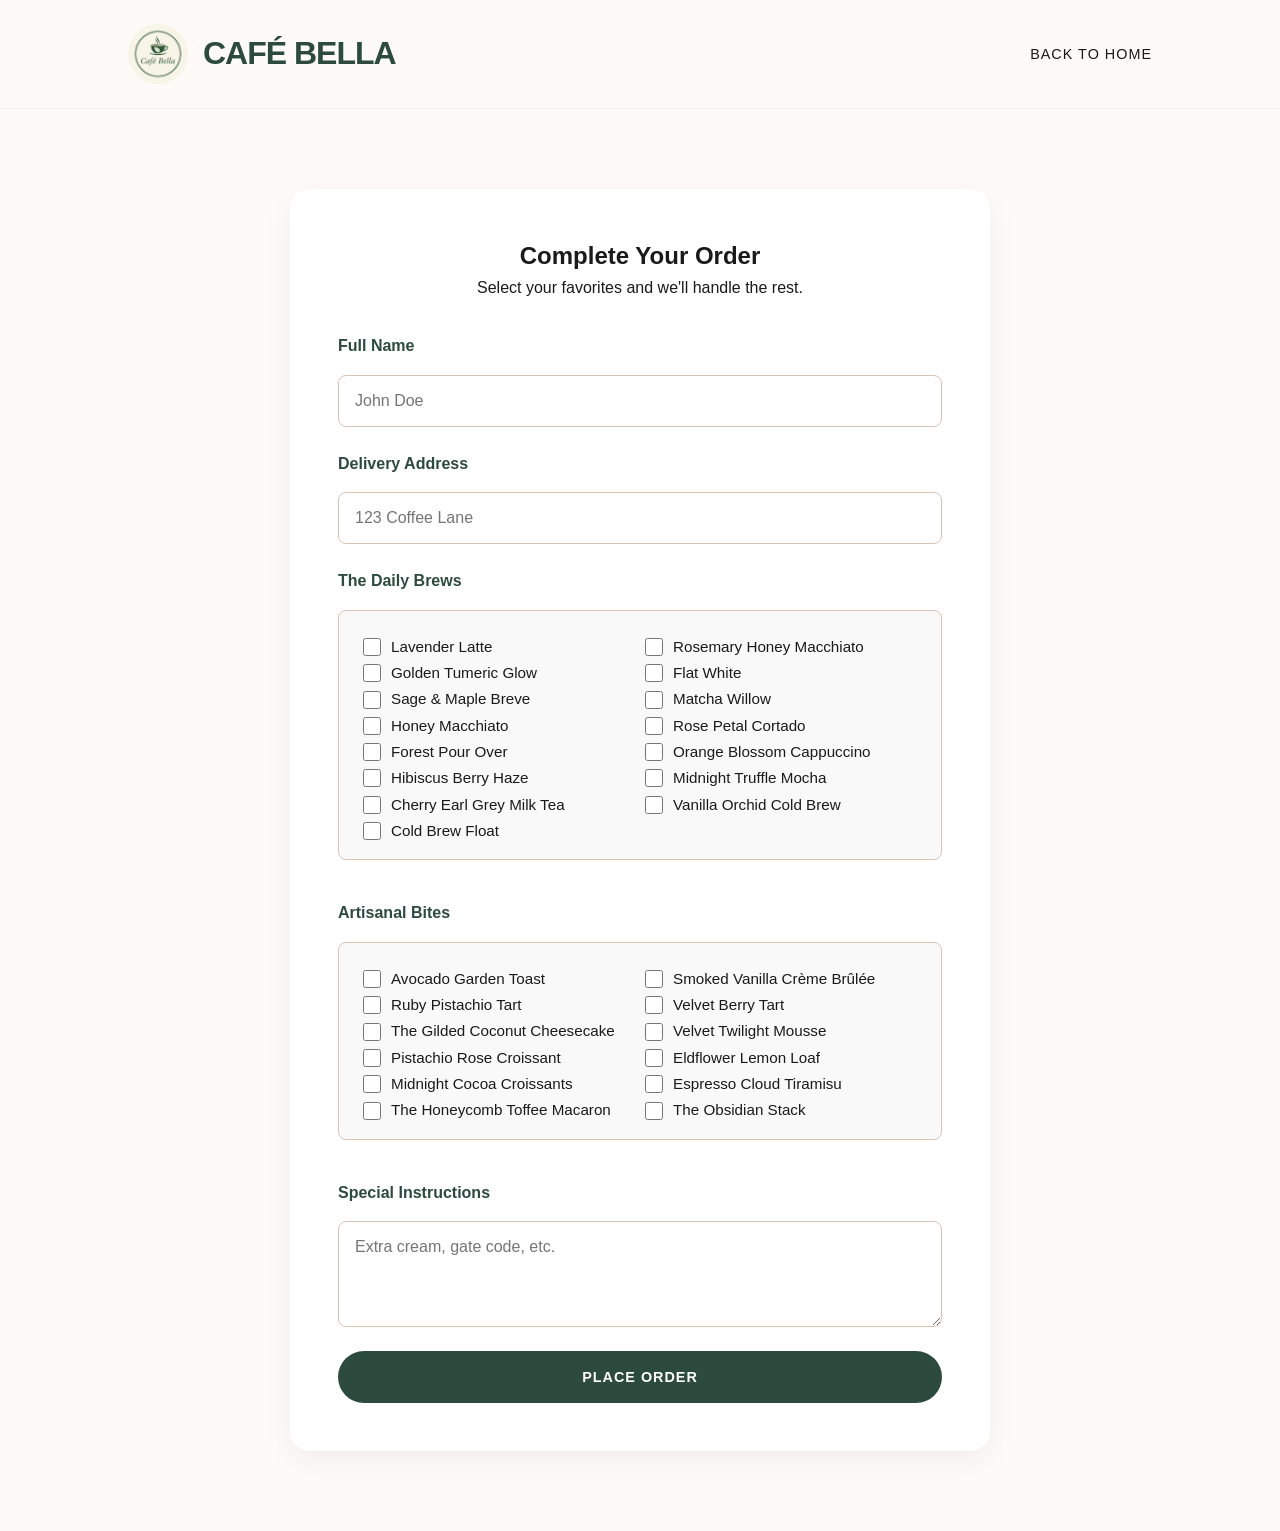
==== order.html @ a5368b27 "Add changes" ====
<!DOCTYPE html>
<html lang="en">
<head>
    <meta charset="UTF-8">
    <meta name="viewport" content="width=device-width, initial-scale=1.0">
    <title>Place Your Order | Café Bella</title>
    <link rel="stylesheet" href="style.css">
    <style>
        .order-container {
            padding: 5rem 10%;
            display: flex;
            justify-content: center;
            background-color: var(--bg);
            min-height: 100vh;
        }
        .order-form-card {
            background: white;
            padding: 3rem;
            border-radius: 20px;
            width: 100%;
            max-width: 700px;
            box-shadow: 0 10px 30px rgba(0,0,0,0.05);
        }
        form { display: flex; flex-direction: column; gap: 1.5rem; }
        label { font-weight: 600; color: var(--primary); margin-bottom: -0.5rem; }
        
        input[type="text"], textarea {
            padding: 1rem;
            border: 1px solid var(--secondary);
            border-radius: 8px;
            font-size: 1rem;
            width: 100%;
        }

        /* Checkbox Group Styling */
        .checkbox-group {
            display: grid;
            grid-template-columns: repeat(auto-fit, minmax(200px, 1fr));
            gap: 10px;
            background: #f9f9f9;
            padding: 1.5rem;
            border-radius: 8px;
            border: 1px solid var(--secondary);
            margin-bottom: 1rem;
        }

        .checkbox-item {
            display: flex;
            align-items: center;
            gap: 10px;
            font-size: 0.95rem;
            font-weight: 400 !important;
            color: var(--text) !important;
            cursor: pointer;
        }

        .checkbox-item input {
            width: 18px;
            height: 18px;
            accent-color: var(--primary);
        }

        .form-header {
            text-align: center;
            margin-bottom: 2rem;
        }
    </style>
</head>
<body>
    <nav>
        <div class="logo-container">
            <a href="index.html" style="text-decoration: none; display: flex; align-items: center; gap: 15px;">
                <img src="images/logo.jpeg" alt="Café Bella Logo" class="nav-logo">
                <span class="logo-text">Café Bella</span>
            </a>
        </div>
        <ul class="nav-links">
            <li><a href="index.html">Back to Home</a></li>
        </ul>
    </nav>

    <div class="order-container">
        <div class="order-form-card">
            <div class="form-header">
                <h2>Complete Your Order</h2>
                <p>Select your favorites and we'll handle the rest.</p>
            </div>
            
            <form action="https://formspree.io/f/your_id" method="POST">
                <label>Full Name</label>
                <input type="text" name="name" placeholder="John Doe" required>
                
                <label>Delivery Address</label>
                <input type="text" name="address" placeholder="123 Coffee Lane" required>
                
                <label>The Daily Brews</label>
                <div class="checkbox-group">
                    <label class="checkbox-item"><input type="checkbox" name="brew" value="Lavender Latte"> Lavender Latte</label>
                    <label class="checkbox-item"><input type="checkbox" name="brew" value="Rosemary Honey Macchiato"> Rosemary Honey Macchiato</label>
                    <label class="checkbox-item"><input type="checkbox" name="brew" value="Golden Tumeric Glow"> Golden Tumeric Glow</label>
                    <label class="checkbox-item"><input type="checkbox" name="brew" value="Flat White"> Flat White</label>
                    <label class="checkbox-item"><input type="checkbox" name="brew" value="Sage & Maple Breve"> Sage & Maple Breve</label>
                    <label class="checkbox-item"><input type="checkbox" name="brew" value="Matcha Willow"> Matcha Willow</label>
                    <label class="checkbox-item"><input type="checkbox" name="brew" value="Honey Macchiato"> Honey Macchiato</label>
                    <label class="checkbox-item"><input type="checkbox" name="brew" value="Rose Petal Cortado"> Rose Petal Cortado</label>
                    <label class="checkbox-item"><input type="checkbox" name="brew" value="Forest Pour Over"> Forest Pour Over</label>
                    <label class="checkbox-item"><input type="checkbox" name="brew" value="Orange Blossom Cappuccino"> Orange Blossom Cappuccino</label>
                    <label class="checkbox-item"><input type="checkbox" name="brew" value="Hibiscus Berry Haze"> Hibiscus Berry Haze</label>
                    <label class="checkbox-item"><input type="checkbox" name="brew" value="Midnight Truffle Mocha"> Midnight Truffle Mocha</label>
                    <label class="checkbox-item"><input type="checkbox" name="brew" value="Cherry Earl Grey Milk Tea"> Cherry Earl Grey Milk Tea</label>
                    <label class="checkbox-item"><input type="checkbox" name="brew" value="Vanilla Orchid Cold Brew"> Vanilla Orchid Cold Brew</label>
                    <label class="checkbox-item"><input type="checkbox" name="brew" value="Cold Brew Float"> Cold Brew Float</label>
                </div>

                <label>Artisanal Bites</label>
                <div class="checkbox-group">
                    <label class="checkbox-item"><input type="checkbox" name="food" value="Avocado Garden Toast"> Avocado Garden Toast</label>
                    <label class="checkbox-item"><input type="checkbox" name="food" value="Smoked Vanilla Crème Brûlée"> Smoked Vanilla Crème Brûlée</label>
                    <label class="checkbox-item"><input type="checkbox" name="food" value="Ruby Pistachio Tart"> Ruby Pistachio Tart</label>
                    <label class="checkbox-item"><input type="checkbox" name="food" value="Velvet Berry Tart"> Velvet Berry Tart</label>
                    <label class="checkbox-item"><input type="checkbox" name="food" value="The Gilded Coconut Cheesecake"> The Gilded Coconut Cheesecake</label>
                    <label class="checkbox-item"><input type="checkbox" name="food" value="Velvet Twilight Mousset"> Velvet Twilight Mousse</label>
                    <label class="checkbox-item"><input type="checkbox" name="food" value="Pistachio Rose Croissant"> Pistachio Rose Croissant</label>
                    <label class="checkbox-item"><input type="checkbox" name="food" value="Eldflower Lemon Loaf"> Eldflower Lemon Loaf</label>
                    <label class="checkbox-item"><input type="checkbox" name="food" value="Midnight Cocoa Croissants"> Midnight Cocoa Croissants</label>
                    <label class="checkbox-item"><input type="checkbox" name="food" value="Espresso Cloud Tiramisu"> Espresso Cloud Tiramisu</label>
                    <label class="checkbox-item"><input type="checkbox" name="food" value="The Honeycomb Toffee Macaron"> The Honeycomb Toffee Macaron</label>
                    <label class="checkbox-item"><input type="checkbox" name="food" value="The Obsidian Stack"> The Obsidian Stack</label>
                </div>

                <label>Special Instructions</label>
                <textarea name="notes" rows="4" placeholder="Extra cream, gate code, etc."></textarea>

                <button type="submit" class="btn btn-primary">Place Order</button>
            </form>
        </div>
    </div>
</body>
</html>
---- style.css ----
:root {
    --primary: #2d4a3e;
    --secondary: #d9c5b2;
    --accent: #8c6a5a;
    --bg: #fdfaf7;
    --text: #1a1a1a;
    --transition: all 0.3s ease;
}

* {
    margin: 0;
    padding: 0;
    box-sizing: border-box;
    font-family: 'Segoe UI', Roboto, Helvetica, Arial, sans-serif;
}

html {
    scroll-behavior: smooth;
}

body {
    background-color: var(--bg);
    color: var(--text);
    line-height: 1.6;
    overflow-x: hidden;
}

/* --- Navigation --- */
nav {
    padding: 1.5rem 10%;
    display: flex;
    justify-content: space-between;
    align-items: center;
    background: rgba(253, 250, 247, 0.95);
    backdrop-filter: blur(10px);
    position: sticky;
    top: 0;
    z-index: 1000;
    border-bottom: 1px solid rgba(0,0,0,0.05);
}
/* Container to hold both image and text */
.logo-container {
    display: flex;
    align-items: left;
    gap: 15px; /* Space between logo and text */
}

/* Style for the logo image */
.nav-logo {
    height: 60px; /* Adjust this to make the logo larger or smaller */
    width: auto;
    border-radius: 60%; /* Keeps it circular if your jpeg has corners */
}

/* Style for the text */
.logo-text {
    font-size: 2rem;
    font-weight: 700;
    letter-spacing: -1px;
    color: var(--primary);
    text-transform: uppercase;
}

.nav-links {
    display: flex;
    gap: 4rem; 
    list-style: none;
}

.nav-links a {
    text-decoration: none;
    color: var(--text);
    font-weight: 500;
    font-size: 0.9rem;
    letter-spacing: 1px;
    text-transform: uppercase;
    transition: var(--transition);
    position: relative;
    padding: 0.5rem 0;
}

.nav-links a:hover {
    color: var(--primary);
}

.nav-links a::after {
    content: '';
    position: absolute;
    width: 0;
    height: 2px;
    bottom: 0;
    left: 0;
    background-color: var(--accent);
    transition: var(--transition);
}

.nav-links a:hover::after {
    width: 100%;
}

/* --- Search Bar Styling (Styled like the View Menu Button) --- */
.search-container {
    position: relative;
    display: flex;
    align-items: center;
}

#menu-search {
    padding: 0.8rem 1.5rem 0.8rem 3rem;
    border-radius: 50px;
    border: none;
    outline: none;
    font-size: 0.9rem;
    font-weight: 600;
    width: 220px;
    transition: var(--transition);
    background-color: var(--primary); /* Matching the button color */
    color: white; /* Matching button text */
    text-transform: uppercase;
    letter-spacing: 1px;
}

/* Placeholder color for dark background */
#menu-search::placeholder {
    color: rgba(255, 255, 255, 0.7);
    text-transform: uppercase;
}

#menu-search:focus {
    width: 280px;
    box-shadow: 0 8px 16px rgba(45, 74, 62, 0.2);
}

.search-icon {
    position: absolute;
    left: 15px;
    color: white;
    pointer-events: none;
    opacity: 0.8;
}

/* --- Hero Section --- */
header {
    height: 85vh;
    display: flex;
    align-items: center;
    justify-content: center;
    text-align: center;
    background: linear-gradient(rgba(0,0,0,0.45), rgba(0,0,0,0.45)), 
                url('images/coffee-1.jpeg') center/cover no-repeat;
    color: var(--bg);
    padding: 0 1rem;
}

.hero-content h1 {
    font-size: clamp(3.5rem, 10vw, 5.5rem);
    margin-bottom: 1rem;
    font-weight: 400;
    letter-spacing: -1px;
    font-family: 'Georgia', 'Times New Roman', Times, serif;
    font-style: italic;
    text-shadow: 2px 2px 10px rgba(0,0,0,0.3);
}

.hero-content p {
    font-size: 1.1rem;
    margin-bottom: 2.5rem;
    max-width: 600px;
    margin-left: auto;
    margin-right: auto;
    opacity: 0.95;
    font-family: 'Segoe UI', sans-serif;
    letter-spacing: 1.5px;
    text-transform: uppercase;
    font-weight: 400;
    line-height: 1.8;
}

.btn {
    padding: 1.1rem 2.8rem;
    border-radius: 50px;
    cursor: pointer;
    font-weight: 600;
    text-decoration: none;
    display: inline-block;
    transition: var(--transition);
    text-transform: uppercase;
    letter-spacing: 1px;
    font-size: 0.9rem;
}

.btn-primary {
    background-color: var(--primary);
    color: white;
    border: none;
}

.btn-primary:hover {
    transform: translateY(-4px);
    box-shadow: 0 12px 24px rgba(45, 74, 62, 0.3);
}

/* --- Shop Status Badge --- */
.status-container {
    padding: 3rem 10% 1rem;
    text-align: center;
}

.status-badge {
    display: inline-flex;
    align-items: center;
    gap: 0.75rem;
    padding: 0.6rem 1.8rem;
    border-radius: 100px;
    background: white;
    box-shadow: 0 4px 20px rgba(0,0,0,0.06);
    font-weight: 600;
    font-size: 0.9rem;
}

.dot {
    height: 10px;
    width: 10px;
    border-radius: 50%;
}

.open-dot { 
    background-color: #4caf50; 
    animation: pulse 2s infinite; 
}

.closed-dot { background-color: #f44336; }

@keyframes pulse {
    0% { transform: scale(0.9); opacity: 0.7; }
    70% { transform: scale(1.2); opacity: 1; }
    100% { transform: scale(0.9); opacity: 0.7; }
}

/* --- Menu Section --- */
.menu-section {
    padding: 5rem 10%;
}

.section-title {
    text-align: center;
    margin-bottom: 4rem;
}

.section-title h2 {
    font-size: 2.5rem;
    color: var(--primary);
    font-family: 'Georgia', serif;
}

.menu-grid {
    display: grid;
    grid-template-columns: repeat(auto-fit, minmax(320px, 1fr));
    gap: 2rem;
}

.menu-item {
    background: white;
    padding: 2.5rem;
    border-radius: 20px;
    transition: opacity 0.4s ease, transform 0.4s ease;
    border: 1px solid rgba(0,0,0,0.04);
    display: flex;
    justify-content: space-between;
    display: flex;
    flex-direction: column; /* Stacks image, text, and price vertically */
    align-items: flex-start; 
    gap: 1.5rem;
    padding: 1.5rem; /* Slightly reduced padding to account for image space */
}

.menu-img {
    width: 100%;
    height: 200px; /* Adjust height to your liking */
    object-fit: cover; /* This prevents the image from looking stretched */
    border-radius: 12px; /* Rounds the corners of the image to match your cards */
    margin-bottom: 0.5rem;
}

.menu-item:hover {
    transform: translateY(-8px);
    box-shadow: 0 20px 40px rgba(0,0,0,0.07);
}

.item-info h3 {
    color: var(--primary);
    font-family: 'Georgia', serif;
    margin-bottom: 0.5rem;
}

/* Adjusting the price to stay at the bottom right if preferred */
.menu-item .price {
    align-self: flex-end;
    margin-top: auto; /* Pushes the price to the bottom of the card */
    font-weight: 700;
    color: var(--accent);
}

/*delivery section */
.delivery-section {
    padding: 10rem 10%; /* More padding gives the image more room */
    background: linear-gradient(rgba(0,0,0,0.5), rgba(0,0,0,0.5)), 
                url('images/delivery.jpeg') center/cover no-repeat;
    width: 100%;
    text-align: center;
    display: flex;
    justify-content: center;
    align-items: center;
    min-height: 600px; /* Forces the section to be large enough for the image */
}

.delivery-card {
    background: var(--bg);
    padding: 3rem;
    border-radius:30px;
    box-shadow: 0 15px 50px rgba(0,0,0,0.05);
    border: 1px solid var(--secondary);
    max-width: 600px;
    margin: 0 auto;
}

.delivery-card h2 {
    color: var(--primary);
    font-size: 2.5rem;
    margin-bottom: 1rem;
}

/* --- Footer --- */
footer {
    background: var(--primary);
    color: white;
    padding: 5rem 10%;
    margin-top: 5rem;
}

.footer-grid {
    display: grid;
    grid-template-columns: repeat(auto-fit, minmax(250px, 1fr));
    gap: 4rem;
}

/* Mobile adjustments */
@media (max-width: 1000px) {
    nav { flex-direction: column; gap: 1rem; }
    .nav-links { gap: 2rem; }
    #menu-search { width: 100%; }
}

@media (max-width: 768px) {
    .nav-links { display: none; }
}
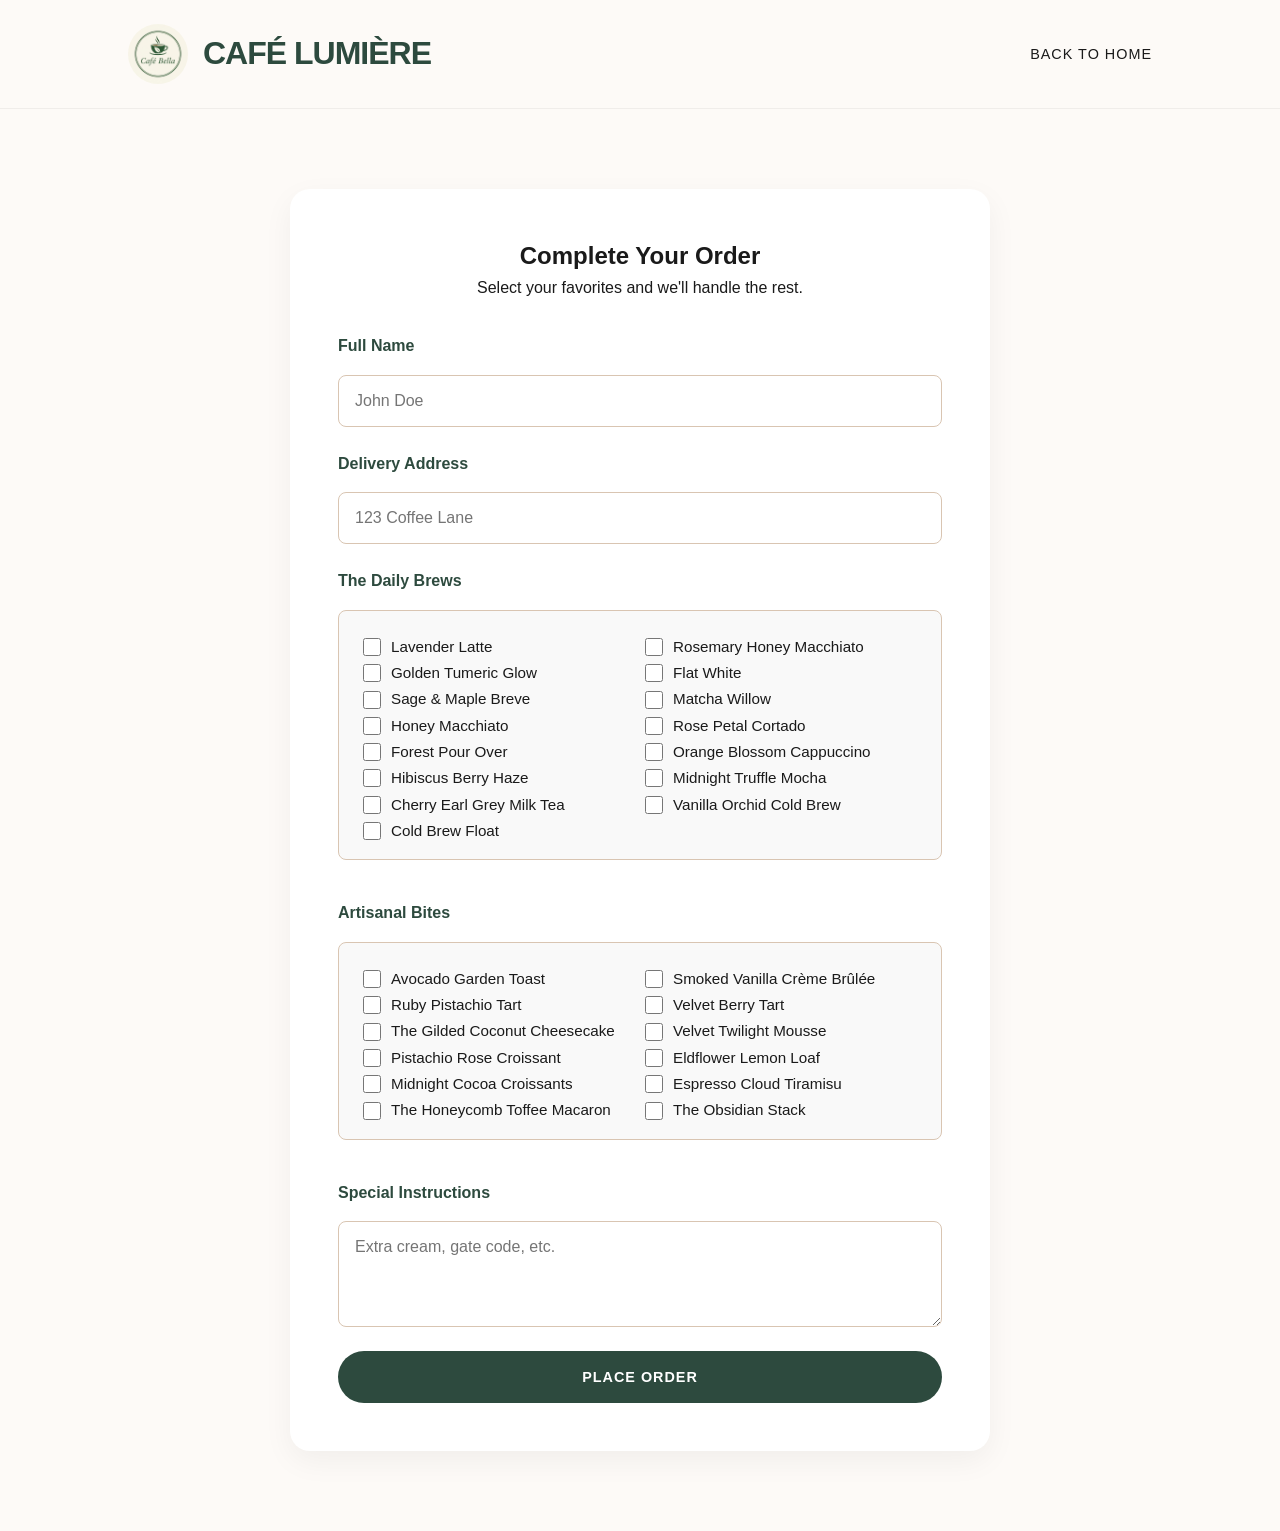
==== commit 5d133fa8: "Adding Changes" ====
--- a/order.html
+++ b/order.html
@@ -3,7 +3,7 @@
 <head>
     <meta charset="UTF-8">
     <meta name="viewport" content="width=device-width, initial-scale=1.0">
-    <title>Place Your Order | Café Bella</title>
+    <title>Place Your Order | Café Lumière</title>
     <link rel="stylesheet" href="style.css">
     <style>
         .order-container {
@@ -70,8 +70,8 @@
     <nav>
         <div class="logo-container">
             <a href="index.html" style="text-decoration: none; display: flex; align-items: center; gap: 15px;">
-                <img src="images/logo.jpeg" alt="Café Bella Logo" class="nav-logo">
-                <span class="logo-text">Café Bella</span>
+                <img src="images/logo.jpeg" alt="Café Lumière Logo" class="nav-logo">
+                <span class="logo-text">Café Lumière</span>
             </a>
         </div>
         <ul class="nav-links">
--- a/style.css
+++ b/style.css
@@ -38,6 +38,7 @@
     z-index: 1000;
     border-bottom: 1px solid rgba(0,0,0,0.05);
 }
+
 /* Container to hold both image and text */
 .logo-container {
     display: flex;
@@ -47,9 +48,9 @@
 
 /* Style for the logo image */
 .nav-logo {
-    height: 60px; /* Adjust this to make the logo larger or smaller */
+    height: 60px;
     width: auto;
-    border-radius: 60%; /* Keeps it circular if your jpeg has corners */
+    border-radius: 60%;
 }
 
 /* Style for the text */
@@ -98,45 +99,28 @@
     width: 100%;
 }
 
-/* --- Search Bar Styling (Styled like the View Menu Button) --- */
-.search-container {
-    position: relative;
+/* --- Weather Section --- */
+.weather-mood {
     display: flex;
     align-items: center;
-}
-
-#menu-search {
-    padding: 0.8rem 1.5rem 0.8rem 3rem;
-    border-radius: 50px;
-    border: none;
-    outline: none;
-    font-size: 0.9rem;
-    font-weight: 600;
-    width: 220px;
-    transition: var(--transition);
-    background-color: var(--primary); /* Matching the button color */
-    color: white; /* Matching button text */
-    text-transform: uppercase;
-    letter-spacing: 1px;
-}
-
-/* Placeholder color for dark background */
-#menu-search::placeholder {
-    color: rgba(255, 255, 255, 0.7);
-    text-transform: uppercase;
-}
-
-#menu-search:focus {
-    width: 280px;
-    box-shadow: 0 8px 16px rgba(45, 74, 62, 0.2);
-}
-
-.search-icon {
-    position: absolute;
-    left: 15px;
-    color: white;
-    pointer-events: none;
-    opacity: 0.8;
+    gap: 8px;
+    background: rgba(45, 74, 62, 0.05);
+    padding: 6px 14px;
+    border-radius: 30px;
+    font-size: 0.95rem;
+    font-weight: 500;
+    color: var(--primary);
+    border: 1px solid rgba(45, 74, 62, 0.1);
+    backdrop-filter: blur(4px);
+}
+
+#weather-icon {
+    font-size: 1.2rem;
+}
+
+#mood-text {
+    font-family: 'Georgia', serif;
+    font-style: italic;
 }
 
 /* --- Hero Section --- */
@@ -147,7 +131,7 @@
     justify-content: center;
     text-align: center;
     background: linear-gradient(rgba(0,0,0,0.45), rgba(0,0,0,0.45)), 
-                url('images/coffee-1.jpeg') center/cover no-repeat;
+                url('images/coffee-3.png') center/cover no-repeat;
     color: var(--bg);
     padding: 0 1rem;
 }
@@ -230,11 +214,73 @@
 }
 
 .closed-dot { background-color: #f44336; }
-
+ /* Dot to make look Active */
 @keyframes pulse {
-    0% { transform: scale(0.9); opacity: 0.7; }
-    70% { transform: scale(1.2); opacity: 1; }
-    100% { transform: scale(0.9); opacity: 0.7; }
+    0% { transform: scale(0.9); opacity: 0.7; } /* smaller */
+    70% { transform: scale(1.2); opacity: 1; } /* larger */
+    100% { transform: scale(0.9); opacity: 0.7; } /* repeats */
+}
+
+/* --- Our Story ---*/
+.about-section {
+    padding: 100px 10%;
+    background-color: white;
+    text-align: center;
+}
+
+.about-text h2 {
+    font-family: 'Georgia', serif;
+    color: var(--primary);
+    font-size: 2.8rem;
+    margin-bottom: 2rem;
+    
+}
+
+.about-text p {
+    max-width: 800px;
+    margin: 0 auto;
+    font-size: 1.15rem;
+    line-height: 2;
+    color: var(--text);
+}
+
+/* --- Why choose us --- */
+.features-section {
+    padding: 6rem 10%;
+    background-color: var(--bg);
+}
+
+.features-grid {
+    display: grid;
+    grid-template-columns: repeat(auto-fit, minmax(250px, 1fr));
+    gap: 2rem;
+    margin-top: 3rem;
+}
+
+.feature-card {
+    background: white;
+    padding: 2.5rem;
+    border-radius: 20px;
+    text-align: center;
+    transition: var(--transition);
+    border: 1px solid rgba(45, 74, 62, 0.1);
+}
+
+.feature-card:hover {
+    transform: translateY(-10px);
+    box-shadow: 0 15px 30px rgba(0,0,0,0.05);
+}
+
+.feature-card h3 {
+    color: var(--primary);
+    margin-bottom: 1rem;
+    font-size: 1.5rem;
+}
+
+.feature-card p {
+    color: var(--text);
+    font-size: 1rem;
+    line-height: 1.6;
 }
 
 /* --- Menu Section --- */
@@ -276,9 +322,9 @@
 
 .menu-img {
     width: 100%;
-    height: 200px; /* Adjust height to your liking */
-    object-fit: cover; /* This prevents the image from looking stretched */
-    border-radius: 12px; /* Rounds the corners of the image to match your cards */
+    height: 200px;
+    object-fit: cover; /* Prevents the image from looking stretched */
+    border-radius: 12px; /* Rounds the corners of the image */
     margin-bottom: 0.5rem;
 }
 
@@ -301,9 +347,9 @@
     color: var(--accent);
 }
 
-/*delivery section */
+/* --- Delivery Section --- */
 .delivery-section {
-    padding: 10rem 10%; /* More padding gives the image more room */
+    padding: 10rem 10%;
     background: linear-gradient(rgba(0,0,0,0.5), rgba(0,0,0,0.5)), 
                 url('images/delivery.jpeg') center/cover no-repeat;
     width: 100%;
@@ -330,27 +376,222 @@
     margin-bottom: 1rem;
 }
 
+/* --- Testimonials Section --- */
+.testimonials-section {
+    padding: 6rem 10%;
+    background-color: var(--bg);
+    overflow: hidden;
+}
+
+.testimonials-section .section-title {
+    text-align: center;
+    margin-bottom: 4rem;
+}
+
+/* Slide Container Styling */
+.slide-container {
+    width: 100%;
+    position: relative;
+}
+
+.slide-wrapper {
+    overflow-x: auto; /* Allows horizontal scrolling */
+    padding: 20px 10px;
+    scrollbar-width: none; /* Hides scrollbar for Firefox */
+}
+
+.slide-wrapper::-webkit-scrollbar {
+    display: none; /* Hides scrollbar for Chrome/Safari */
+}
+
+/* Horizontal List Alignment */
+.testimonials-list {
+    display: flex;
+    gap: 2.5rem;
+    list-style: none;
+    padding: 0;
+}
+
+/* Individual Testimonial Card */
+.testimonials {
+    min-width: 280px;
+    max-width: 280px;
+    background: #ffffff;
+    padding: 2.5rem 1.5rem;
+    border-radius: 20px;
+    text-align: center;
+    box-shadow: 0 10px 25px rgba(0, 0, 0, 0.05);
+    transition: transform 0.3s ease;
+    border: 1px solid rgba(45, 74, 62, 0.05); /* Subtle brand border */
+}
+
+.testimonials:hover {
+    transform: translateY(-10px);
+}
+
+/* User Image Styling */
+.user-image {
+    width: 80px;
+    height: 80px;
+    border-radius: 50%;
+    object-fit: cover;
+    margin-bottom: 1.2rem;
+    border: 3px solid var(--secondary);
+}
+
+/* Typography */
+.name {
+    font-size: 1.2rem;
+    color: var(--primary);
+    margin-bottom: 0.5rem;
+    font-family: 'Georgia', serif;
+}
+
+.feedback {
+    display: block;
+    font-size: 1rem;
+    color: var(--text);
+    line-height: 1.6;
+    font-style: italic;
+    position: relative;
+}
+
+/* Adding Decorative Quote Marks */
+.feedback::before {
+    content: '"';
+    font-size: 2rem;
+    color: var(--secondary);
+    display: block;
+    height: 20px;
+    opacity: 0.5;
+}
+
+/* Navigation Arrows */
+.nav-btn {
+    position: absolute;
+    top: 50%;
+    transform: translateY(-50%);
+    background: white;
+    border: 1px solid var(--secondary);
+    color: var(--primary);
+    width: 45px;
+    height: 45px;
+    border-radius: 50%;
+    cursor: pointer;
+    z-index: 10;
+    font-size: 1.2rem;
+    display: flex;
+    align-items: center;
+    justify-content: center;
+    transition: all 0.3s ease;
+    box-shadow: 0 4px 10px rgba(0,0,0,0.1);
+}
+
+.prev-btn { left: -25px; }
+.next-btn { right: -25px; }
+
+.nav-btn:hover {
+    background: var(--primary);
+    color: white;
+}
+
+/* Dots Navigation */
+.dots-container {
+    display: flex;
+    justify-content: center;
+    gap: 10px;
+    margin-top: 2rem;
+}
+
+.dot-nav {
+    width: 12px;
+    height: 12px;
+    border-radius: 50%;
+    background: #ccc;
+    cursor: pointer;
+    transition: background 0.3s ease;
+}
+
+.dot-nav.active {
+    background: var(--secondary); /* Highlight the active slide */
+    width: 25px; /* Makes the active dot an oval*/
+    border-radius: 10px;
+}
+
 /* --- Footer --- */
 footer {
-    background: var(--primary);
-    color: white;
-    padding: 5rem 10%;
-    margin-top: 5rem;
+    background-color: var(--primary);
+    color: #fdfaf7; /* Off-white text for readability */
+    padding: 4rem 10% 2rem;
 }
 
 .footer-grid {
     display: grid;
-    grid-template-columns: repeat(auto-fit, minmax(250px, 1fr));
-    gap: 4rem;
-}
-
-/* Mobile adjustments */
-@media (max-width: 1000px) {
-    nav { flex-direction: column; gap: 1rem; }
-    .nav-links { gap: 2rem; }
-    #menu-search { width: 100%; }
-}
-
-@media (max-width: 768px) {
-    .nav-links { display: none; }
+    grid-template-columns: repeat(auto-fit, minmax(200px, 1fr));
+    gap: 3rem;
+    margin-bottom: 3rem;
+}
+
+.footer-col h4 {
+    font-family: 'Georgia', serif;
+    font-size: 1.5rem;
+    margin-bottom: 1.5rem;
+    color: var(--secondary);
+}
+
+.footer-col p, .footer-col ul {
+    font-size: 0.95rem;
+    line-height: 1.8;
+    opacity: 0.9;
+}
+
+.footer-col ul {
+    list-style: none;
+    padding: 0;
+}
+
+.footer-col ul li a {
+    color: inherit;
+    text-decoration: none;
+    transition: 0.3s;
+}
+
+.footer-col ul li a:hover {
+    color: var(--secondary);
+    padding-left: 5px;
+}
+
+.social-links {
+    margin-top: 1.2rem;
+    display: flex;
+    gap: 20px;
+}
+
+.social-links a {
+    color: #fdfaf7;
+    font-size: 1.5rem; /* Makes the logos clearly visible */
+    transition: all 0.3s ease;
+    text-decoration: none;
+}
+
+.social-links a:hover {
+    color: var(--secondary);
+    transform: translateY(-3px); /* Subtle lift effect */
+}
+
+/* Optional: specific brand colors on hover */
+.social-links a:hover .fa-instagram {
+    color: #E1306C; /* Instagram Pink */
+}
+
+.social-links a:hover .fa-facebook-f {
+    color: #1877F2; /* Facebook Blue */
+}
+
+.footer-bottom {
+    border-top: 1px solid rgba(255, 255, 255, 0.1);
+    padding-top: 2rem;
+    text-align: center;
+    font-size: 0.8rem;
+    opacity: 0.7;
 }
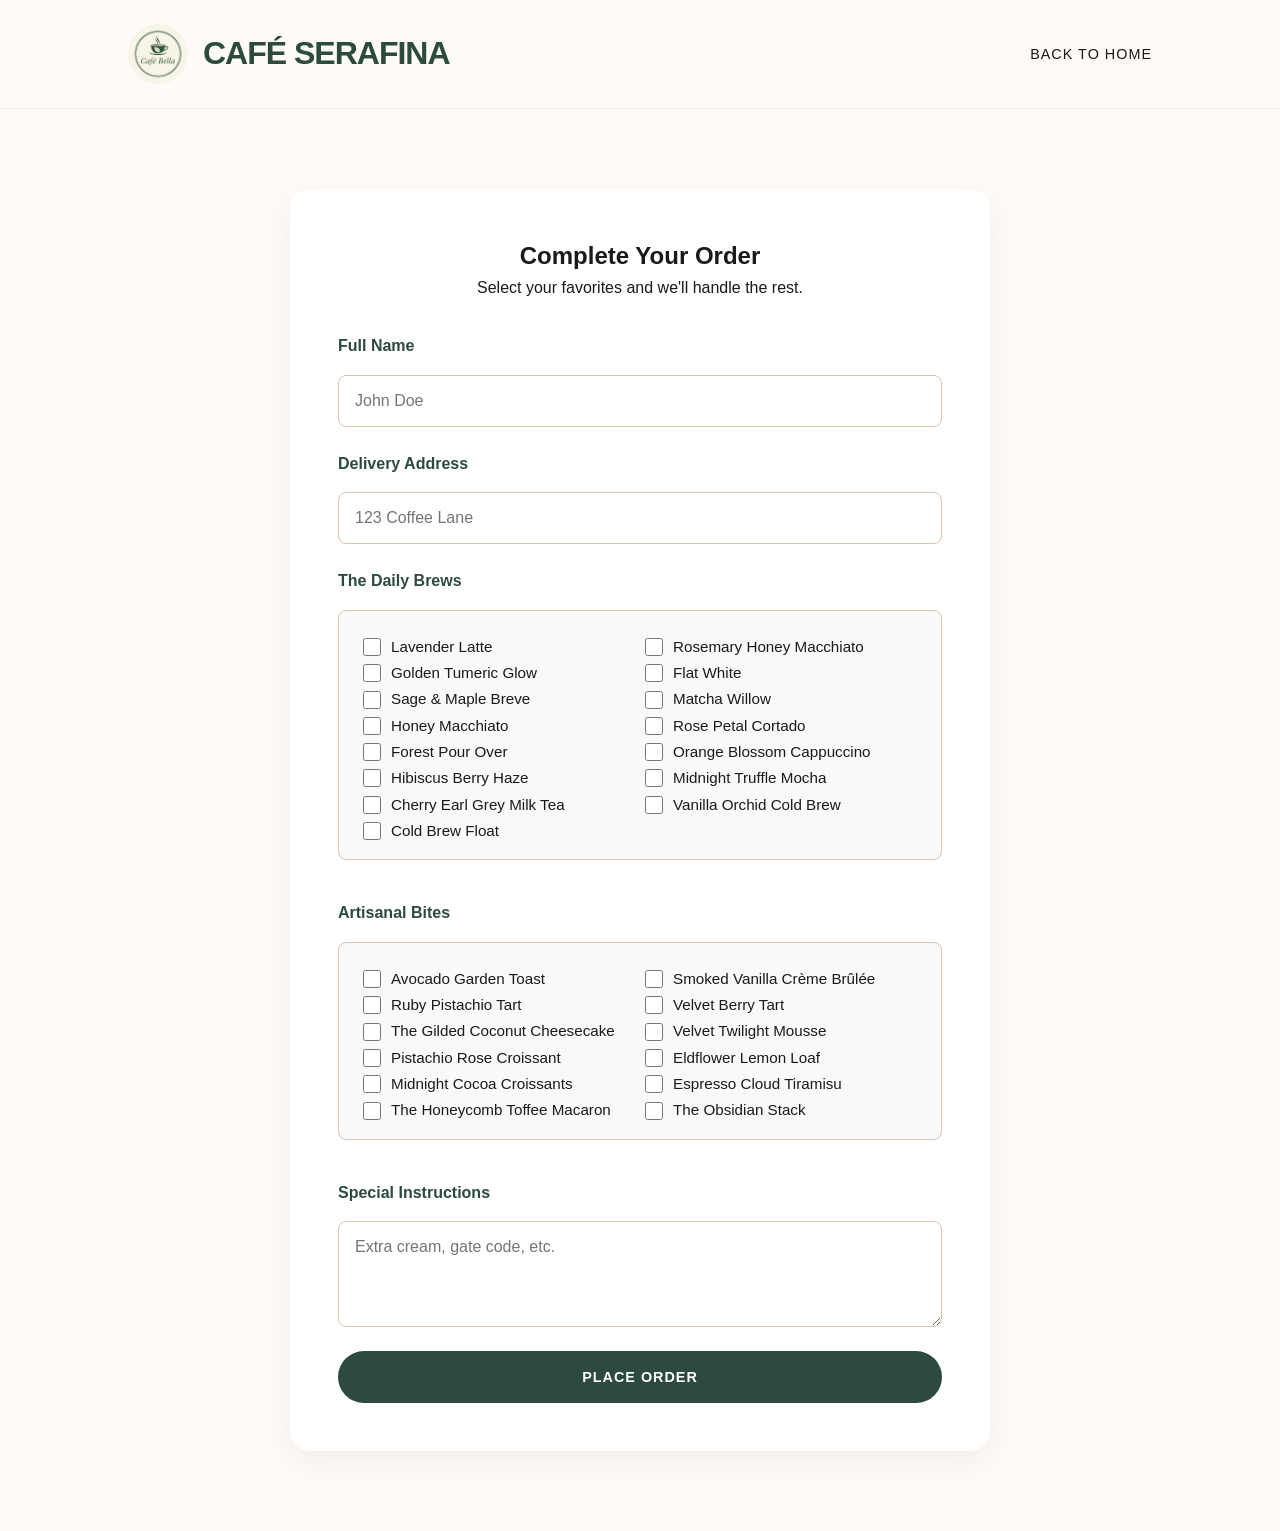
==== commit f7567308: "Changed the cafe name" ====
--- a/order.html
+++ b/order.html
@@ -3,7 +3,7 @@
 <head>
     <meta charset="UTF-8">
     <meta name="viewport" content="width=device-width, initial-scale=1.0">
-    <title>Place Your Order | Café Lumière</title>
+    <title>Place Your Order | Café Serafina</title>
     <link rel="stylesheet" href="style.css">
     <style>
         .order-container {
@@ -70,8 +70,8 @@
     <nav>
         <div class="logo-container">
             <a href="index.html" style="text-decoration: none; display: flex; align-items: center; gap: 15px;">
-                <img src="images/logo.jpeg" alt="Café Lumière Logo" class="nav-logo">
-                <span class="logo-text">Café Lumière</span>
+                <img src="images/logo.jpeg" alt="Café Serafina Logo" class="nav-logo">
+                <span class="logo-text">Café Serafina</span>
             </a>
         </div>
         <ul class="nav-links">
